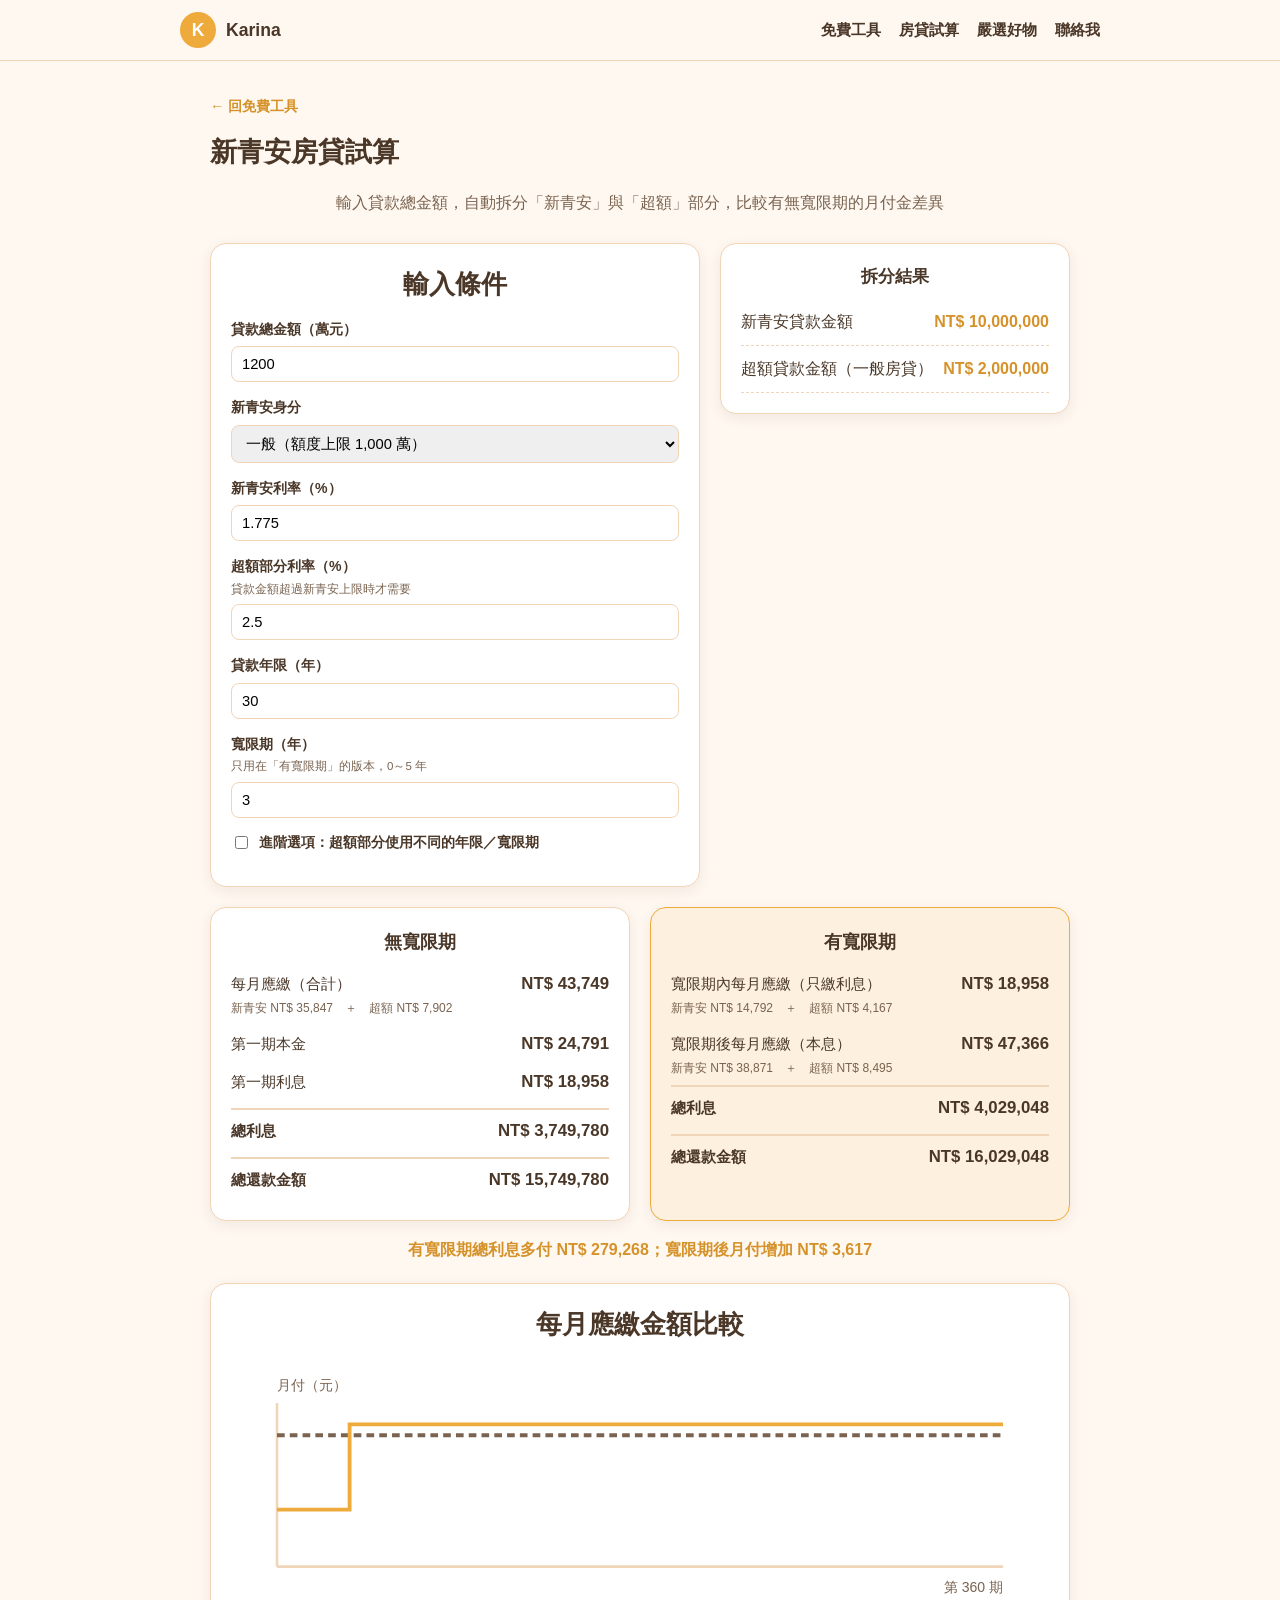
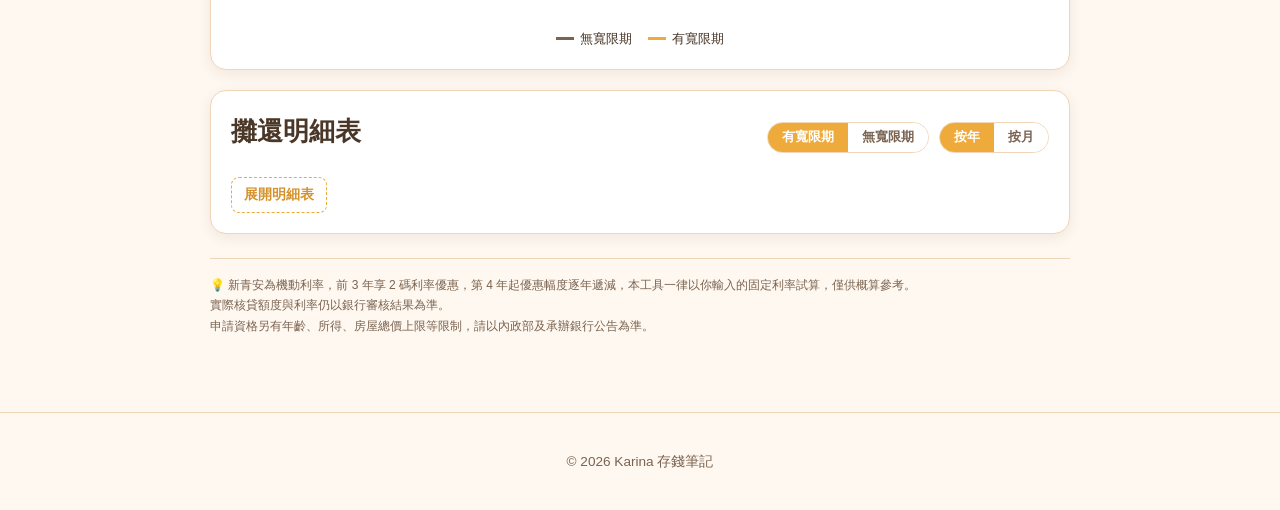
==== loan-calculator.html @ f67663e5 "Add new-青安房貸試算 loan calculator page Splits a total loan amount into 新青安 and excess portions, compare" ====
<!DOCTYPE html>
<html lang="zh-Hant">
<head>
<meta charset="UTF-8">
<meta name="viewport" content="width=device-width, initial-scale=1.0">
<title>新青安房貸試算｜Karina 存錢筆記</title>
<meta name="description" content="新青安房貸試算工具 — 自動拆分新青安額度與超額部分，比較有無寬限期的每月還款金額">
<link rel="stylesheet" href="styles.css">
</head>
<body>

<header class="site-header">
  <div class="header-inner">
    <a href="index.html" class="brand">
      <span class="avatar">K</span>
      <span class="brand-name">Karina</span>
    </a>
    <nav class="nav">
      <a href="index.html#tools">免費工具</a>
      <a href="loan-calculator.html">房貸試算</a>
      <a href="index.html#shop">嚴選好物</a>
      <a href="index.html#connect">聯絡我</a>
    </nav>
  </div>
</header>

<main class="calc-page">

  <a href="index.html#tools" class="back-link">← 回免費工具</a>
  <h1>新青安房貸試算</h1>
  <p class="section-sub">輸入貸款總金額，自動拆分「新青安」與「超額」部分，比較有無寬限期的月付金差異</p>

  <div class="calc-layout">

    <section class="calc-card calc-form-card">
      <h2>輸入條件</h2>

      <label class="field">
        <span>貸款總金額（萬元）</span>
        <input type="number" id="total-wan" min="1" step="1" value="1200">
      </label>

      <label class="field">
        <span>新青安身分</span>
        <select id="identity">
          <option value="general">一般（額度上限 1,000 萬）</option>
          <option value="newlywed">新婚家庭（額度上限 1,200 萬）</option>
          <option value="childcare">育兒家庭（額度上限 1,500 萬）</option>
        </select>
      </label>

      <label class="field">
        <span>新青安利率（%）</span>
        <input type="number" id="qingan-rate" min="0" max="20" step="0.001" value="1.775">
      </label>

      <label class="field" id="excess-rate-field">
        <span>超額部分利率（%）<span class="hint">貸款金額超過新青安上限時才需要</span></span>
        <input type="number" id="excess-rate" min="0" max="20" step="0.001" value="2.5">
      </label>

      <label class="field">
        <span>貸款年限（年）</span>
        <input type="number" id="term-years" min="1" max="40" step="1" value="30">
      </label>

      <label class="field">
        <span>寬限期（年）<span class="hint">只用在「有寬限期」的版本，0～5 年</span></span>
        <input type="number" id="grace-years" min="0" max="5" step="1" value="3">
      </label>

      <label class="field-checkbox">
        <input type="checkbox" id="advanced-toggle">
        <span>進階選項：超額部分使用不同的年限／寬限期</span>
      </label>

      <div id="advanced-fields" class="advanced-fields" hidden>
        <label class="field">
          <span>超額部分年限（年）</span>
          <input type="number" id="excess-term-years" min="1" max="40" step="1" value="30">
        </label>
        <label class="field">
          <span>超額部分寬限期（年）</span>
          <input type="number" id="excess-grace-years" min="0" max="5" step="1" value="3">
        </label>
      </div>

      <p id="calc-error" class="calc-error" hidden></p>
    </section>

    <section class="calc-card calc-summary-card">
      <h2>拆分結果</h2>
      <div class="summary-row">
        <span>新青安貸款金額</span>
        <strong id="summary-qingan">NT$ 0</strong>
      </div>
      <div class="summary-row" id="summary-excess-row" hidden>
        <span>超額貸款金額（一般房貸）</span>
        <strong id="summary-excess">NT$ 0</strong>
      </div>
    </section>

  </div>

  <div class="compare-grid">
    <section class="calc-card compare-card">
      <h2>無寬限期</h2>
      <div class="compare-line">
        <span>每月應繳（合計）</span>
        <strong id="ng-monthly-total">NT$ 0</strong>
      </div>
      <p class="compare-breakdown" id="ng-monthly-break">新青安 NT$ 0　＋　超額 NT$ 0</p>
      <div class="compare-line">
        <span>第一期本金</span>
        <strong id="ng-first-principal">NT$ 0</strong>
      </div>
      <div class="compare-line">
        <span>第一期利息</span>
        <strong id="ng-first-interest">NT$ 0</strong>
      </div>
      <div class="compare-line total">
        <span>總利息</span>
        <strong id="ng-total-interest">NT$ 0</strong>
      </div>
      <div class="compare-line total">
        <span>總還款金額</span>
        <strong id="ng-total-payment">NT$ 0</strong>
      </div>
    </section>

    <section class="calc-card compare-card highlight">
      <h2>有寬限期</h2>
      <div class="compare-line">
        <span>寬限期內每月應繳（只繳利息）</span>
        <strong id="g-during-monthly">NT$ 0</strong>
      </div>
      <p class="compare-breakdown" id="g-during-break">新青安 NT$ 0　＋　超額 NT$ 0</p>
      <div class="compare-line">
        <span>寬限期後每月應繳（本息）</span>
        <strong id="g-after-monthly">NT$ 0</strong>
      </div>
      <p class="compare-breakdown" id="g-after-break">新青安 NT$ 0　＋　超額 NT$ 0</p>
      <div class="compare-line total">
        <span>總利息</span>
        <strong id="g-total-interest">NT$ 0</strong>
      </div>
      <div class="compare-line total">
        <span>總還款金額</span>
        <strong id="g-total-payment">NT$ 0</strong>
      </div>
    </section>
  </div>

  <p class="diff-note" id="diff-note"></p>

  <section class="calc-card chart-card">
    <h2>每月應繳金額比較</h2>
    <div id="payment-chart" class="chart-wrap"></div>
  </section>

  <section class="calc-card schedule-card">
    <div class="schedule-header">
      <h2>攤還明細表</h2>
      <div class="toggle-group">
        <div class="toggle-set" data-toggle="scenario">
          <button type="button" class="toggle-btn active" data-value="grace">有寬限期</button>
          <button type="button" class="toggle-btn" data-value="noGrace">無寬限期</button>
        </div>
        <div class="toggle-set" data-toggle="granularity">
          <button type="button" class="toggle-btn active" data-value="year">按年</button>
          <button type="button" class="toggle-btn" data-value="month">按月</button>
        </div>
      </div>
    </div>
    <button type="button" id="schedule-expand" class="add-row">展開明細表</button>
    <div id="schedule-table-wrap" class="schedule-table-wrap" hidden>
      <table class="schedule-table">
        <thead>
          <tr><th id="schedule-period-label">年度</th><th>本金</th><th>利息</th><th>剩餘本金</th></tr>
        </thead>
        <tbody id="schedule-body"></tbody>
      </table>
    </div>
  </section>

  <p class="disclaimer">
    💡 新青安為機動利率，前 3 年享 2 碼利率優惠，第 4 年起優惠幅度逐年遞減，本工具一律以你輸入的固定利率試算，僅供概算參考。<br>
    實際核貸額度與利率仍以銀行審核結果為準。<br>
    申請資格另有年齡、所得、房屋總價上限等限制，請以內政部及承辦銀行公告為準。
  </p>

</main>

<footer class="site-footer">
  <p>© <span id="year"></span> Karina 存錢筆記</p>
</footer>

<script src="calc.js"></script>
<script src="loan-calculator.js"></script>
</body>
</html>
---- styles.css ----
:root {
  --cream: #fff8f0;
  --peach: #fbe3c7;
  --peach-light: #fdf0de;
  --pink: #f6c3cd;
  --mustard: #eeab3c;
  --mustard-dark: #d6922a;
  --sage: #7aa98d;
  --warm-red: #e0765a;
  --brown: #4a3728;
  --brown-soft: #7a6350;
  --card-border: #f0d5b8;
  --radius: 16px;
  --shadow: 0 4px 14px rgba(74, 55, 40, 0.08);
}

* { box-sizing: border-box; }

body {
  margin: 0;
  background: var(--cream);
  color: var(--brown);
  font-family: "PingFang TC", "Microsoft JhengHei", "Heiti TC", "Noto Sans TC", sans-serif;
  line-height: 1.6;
}

a { color: inherit; text-decoration: none; }

h1, h2, h3, h4 { margin: 0 0 0.5em; }

img { max-width: 100%; display: block; }

/* Header */
.site-header {
  position: sticky;
  top: 0;
  z-index: 10;
  background: rgba(255, 248, 240, 0.92);
  backdrop-filter: blur(6px);
  border-bottom: 1px solid var(--card-border);
}

.header-inner {
  max-width: 960px;
  margin: 0 auto;
  padding: 12px 20px;
  display: flex;
  align-items: center;
  justify-content: space-between;
}

.brand {
  display: flex;
  align-items: center;
  gap: 10px;
  font-weight: 700;
  font-size: 1.1rem;
}

.avatar {
  display: inline-flex;
  align-items: center;
  justify-content: center;
  width: 36px;
  height: 36px;
  border-radius: 50%;
  background: var(--mustard);
  color: #fff;
  font-weight: 700;
}

.avatar-lg {
  width: 96px;
  height: 96px;
  font-size: 2.2rem;
  margin: 0 auto 16px;
  box-shadow: var(--shadow);
}

.nav {
  display: flex;
  gap: 18px;
  font-weight: 600;
  font-size: 0.95rem;
}

.nav a:hover { color: var(--mustard-dark); }

/* Hero */
.hero {
  text-align: center;
  padding: 56px 20px 40px;
  background: linear-gradient(180deg, var(--peach-light), var(--cream));
}

.hero h1 {
  font-size: 2rem;
  margin-bottom: 6px;
}

.tagline {
  color: var(--brown-soft);
  margin-bottom: 24px;
}

.hero-ctas {
  display: flex;
  gap: 12px;
  justify-content: center;
  flex-wrap: wrap;
}

.btn {
  display: inline-block;
  padding: 12px 22px;
  border-radius: 999px;
  font-weight: 700;
  font-size: 0.95rem;
  transition: transform 0.15s ease, box-shadow 0.15s ease;
}

.btn:hover { transform: translateY(-2px); }

.btn-primary {
  background: var(--mustard);
  color: #fff;
  box-shadow: var(--shadow);
}

.btn-outline {
  background: #fff;
  color: var(--brown);
  border: 2px solid var(--mustard);
}

/* About */
.about {
  max-width: 960px;
  margin: 0 auto;
  padding: 40px 20px;
  text-align: center;
}

.about-grid {
  display: grid;
  grid-template-columns: repeat(3, 1fr);
  gap: 16px;
  margin-bottom: 20px;
}

.about-card {
  background: #fff;
  border: 1px solid var(--card-border);
  border-radius: var(--radius);
  padding: 20px 14px;
  box-shadow: var(--shadow);
}

.about-icon { font-size: 1.8rem; display: block; margin-bottom: 8px; }

.about-cta {
  font-weight: 700;
  color: var(--mustard-dark);
}

/* Section shared */
section h2 {
  text-align: center;
  font-size: 1.6rem;
}

.section-sub {
  text-align: center;
  color: var(--brown-soft);
  margin-bottom: 28px;
}

/* Tools / worksheet */
.tools {
  max-width: 960px;
  margin: 0 auto;
  padding: 48px 20px;
}

.worksheet {
  display: grid;
  grid-template-columns: 1fr;
  gap: 20px;
}

@media (min-width: 760px) {
  .worksheet { grid-template-columns: 1fr 1fr; }
}

.worksheet-card {
  border-radius: var(--radius);
  padding: 20px;
  box-shadow: var(--shadow);
  border: 1px solid var(--card-border);
}

.assets-card { background: var(--peach-light); }
.liabilities-card { background: #fdeef0; }

.worksheet-card h3 {
  font-size: 1.15rem;
  display: flex;
  flex-direction: column;
  gap: 2px;
}

.worksheet-card h3 .hint {
  font-size: 0.75rem;
  font-weight: 400;
  color: var(--brown-soft);
}

.field-group { margin: 18px 0; }

.field-group h4 {
  font-size: 0.95rem;
  display: flex;
  align-items: baseline;
  gap: 6px;
  flex-wrap: wrap;
}

.field-group h4 .hint {
  font-size: 0.72rem;
  font-weight: 400;
  color: var(--brown-soft);
}

.rows { display: flex; flex-direction: column; gap: 8px; margin: 10px 0; }

.row {
  display: grid;
  grid-template-columns: 1fr 1fr auto;
  gap: 8px;
}

.rows-invest .row { grid-template-columns: 1fr 1fr 1fr auto; }

.row input {
  width: 100%;
  padding: 8px 10px;
  border-radius: 8px;
  border: 1px solid var(--card-border);
  font-size: 0.9rem;
  font-family: inherit;
}

.row .remove-row {
  border: none;
  background: transparent;
  color: var(--warm-red);
  font-size: 1.1rem;
  cursor: pointer;
  padding: 0 6px;
}

.row .gain {
  grid-column: 1 / -1;
  font-size: 0.78rem;
  color: var(--brown-soft);
}

.add-row {
  border: 1px dashed var(--mustard);
  background: #fff;
  color: var(--mustard-dark);
  border-radius: 8px;
  padding: 8px 12px;
  font-size: 0.85rem;
  font-weight: 700;
  cursor: pointer;
}

.add-row:hover { background: var(--peach); }

.loan-row {
  display: flex;
  flex-wrap: wrap;
  gap: 12px;
}

.loan-row label {
  flex: 1 1 160px;
  font-size: 0.82rem;
  color: var(--brown-soft);
}

.loan-row input {
  display: block;
  margin-top: 4px;
  width: 100%;
  padding: 8px 10px;
  border-radius: 8px;
  border: 1px solid var(--card-border);
  font-size: 0.9rem;
  font-family: inherit;
}

.total-row {
  display: flex;
  justify-content: space-between;
  align-items: baseline;
  border-top: 2px solid var(--card-border);
  margin-top: 20px;
  padding-top: 14px;
  font-weight: 700;
}

.total-row strong { font-size: 1.2rem; }

.networth-result {
  text-align: center;
  background: #fff;
  border: 2px solid var(--mustard);
  border-radius: var(--radius);
  padding: 20px;
  margin-top: 24px;
  font-weight: 700;
}

.networth-result strong {
  display: block;
  font-size: 2rem;
  margin-top: 6px;
  color: var(--sage);
}

.networth-result strong.negative { color: var(--warm-red); }

.reminder {
  text-align: center;
  color: var(--brown-soft);
  font-size: 0.9rem;
  margin-top: 16px;
}

.tool-actions {
  text-align: center;
  margin-top: 20px;
}

.more-tool-card {
  display: flex;
  align-items: center;
  gap: 16px;
  flex-wrap: wrap;
  justify-content: space-between;
  background: #fff;
  border: 1px solid var(--card-border);
  border-radius: var(--radius);
  box-shadow: var(--shadow);
  padding: 18px 20px;
  margin-top: 20px;
}

.more-tool-card h3 { margin: 0 0 2px; font-size: 1rem; }
.more-tool-card .hint { margin: 0; font-size: 0.8rem; color: var(--brown-soft); }
.more-tool-card > div { flex: 1 1 240px; }

/* Shop */
.shop {
  max-width: 960px;
  margin: 0 auto;
  padding: 48px 20px;
}

.shop-grid {
  display: grid;
  grid-template-columns: repeat(auto-fit, minmax(180px, 1fr));
  gap: 16px;
}

.shop-card {
  background: #fff;
  border: 1px solid var(--card-border);
  border-radius: var(--radius);
  padding: 28px 16px;
  text-align: center;
  box-shadow: var(--shadow);
}

.shop-icon { font-size: 2rem; display: block; margin-bottom: 10px; }

.badge {
  display: inline-block;
  margin-top: 10px;
  background: var(--peach);
  color: var(--mustard-dark);
  border-radius: 999px;
  padding: 4px 12px;
  font-size: 0.78rem;
  font-weight: 700;
}

/* Connect */
.connect {
  max-width: 960px;
  margin: 0 auto;
  padding: 48px 20px 64px;
  text-align: center;
}

.connect-links {
  display: flex;
  gap: 14px;
  justify-content: center;
  flex-wrap: wrap;
}

.connect-btn {
  padding: 14px 26px;
  border-radius: 999px;
  font-weight: 700;
  box-shadow: var(--shadow);
}

.connect-btn.ig { background: linear-gradient(135deg, #f6c3cd, var(--mustard)); color: #fff; }
.connect-btn.line { background: #06c755; color: #fff; }

/* Footer */
.site-footer {
  text-align: center;
  padding: 24px;
  color: var(--brown-soft);
  font-size: 0.85rem;
  border-top: 1px solid var(--card-border);
}

@media (max-width: 600px) {
  .about-grid { grid-template-columns: 1fr; }
  .row { grid-template-columns: 1fr 1fr; }
  .row .remove-row { justify-self: end; }
  .rows-invest .row { grid-template-columns: 1fr 1fr; }
}

/* Loan calculator page */
.calc-page {
  max-width: 900px;
  margin: 0 auto;
  padding: 32px 20px 64px;
}

.back-link {
  display: inline-block;
  margin-bottom: 12px;
  color: var(--mustard-dark);
  font-weight: 700;
  font-size: 0.9rem;
}

.calc-page h1 {
  font-size: 1.7rem;
  margin-bottom: 4px;
}

.calc-card {
  background: #fff;
  border: 1px solid var(--card-border);
  border-radius: var(--radius);
  padding: 20px;
  box-shadow: var(--shadow);
  margin-bottom: 20px;
}

.calc-layout {
  display: grid;
  grid-template-columns: 1fr;
  gap: 20px;
  margin-top: 24px;
}

@media (min-width: 760px) {
  .calc-layout { grid-template-columns: 1.4fr 1fr; align-items: start; }
}

.field {
  display: block;
  margin-bottom: 14px;
  font-size: 0.88rem;
  font-weight: 600;
}

.field .hint {
  display: block;
  font-size: 0.72rem;
  font-weight: 400;
  color: var(--brown-soft);
  margin-top: 2px;
}

.field input, .field select {
  display: block;
  width: 100%;
  margin-top: 6px;
  padding: 9px 10px;
  border-radius: 8px;
  border: 1px solid var(--card-border);
  font-size: 0.92rem;
  font-family: inherit;
}

.field-checkbox {
  display: flex;
  align-items: center;
  gap: 8px;
  font-size: 0.85rem;
  font-weight: 600;
  margin-bottom: 12px;
}

.advanced-fields {
  border-top: 1px dashed var(--card-border);
  padding-top: 12px;
  margin-top: 4px;
}

.calc-error {
  background: #fdeef0;
  color: var(--warm-red);
  border: 1px solid var(--warm-red);
  border-radius: 8px;
  padding: 10px 12px;
  font-size: 0.85rem;
  font-weight: 700;
}

.calc-summary-card h2 { font-size: 1.05rem; }

.summary-row {
  display: flex;
  justify-content: space-between;
  padding: 10px 0;
  border-bottom: 1px dashed var(--card-border);
}

.summary-row strong { color: var(--mustard-dark); }

.compare-grid {
  display: grid;
  grid-template-columns: 1fr;
  gap: 20px;
}

@media (min-width: 760px) {
  .compare-grid { grid-template-columns: 1fr 1fr; }
}

.compare-card h2 { font-size: 1.1rem; }

.compare-card.highlight {
  border-color: var(--mustard);
  background: var(--peach-light);
}

.compare-line {
  display: flex;
  justify-content: space-between;
  align-items: baseline;
  padding: 6px 0;
  font-size: 0.92rem;
}

.compare-line strong { font-size: 1.05rem; }

.compare-line.total {
  border-top: 2px solid var(--card-border);
  margin-top: 6px;
  padding-top: 8px;
  font-weight: 700;
}

.compare-breakdown {
  font-size: 0.75rem;
  color: var(--brown-soft);
  margin: -4px 0 6px;
}

.diff-note {
  text-align: center;
  font-weight: 700;
  color: var(--mustard-dark);
  margin: -4px 0 20px;
}

.chart-wrap { margin-top: 10px; }

.chart-svg {
  width: 100%;
  height: auto;
}

.chart-axis { stroke: var(--card-border); stroke-width: 2; }

.chart-line { fill: none; stroke-width: 3; }
.chart-line.ng { stroke: var(--brown-soft); stroke-dasharray: 6 4; }
.chart-line.g { stroke: var(--mustard); }

.chart-label { font-size: 11px; fill: var(--brown-soft); }

.chart-legend {
  display: flex;
  gap: 16px;
  justify-content: center;
  margin-top: 8px;
  font-size: 0.8rem;
}

.legend-item { display: flex; align-items: center; gap: 6px; }

.legend-swatch {
  display: inline-block;
  width: 18px;
  height: 3px;
}

.legend-swatch.ng { background: var(--brown-soft); }
.legend-swatch.g { background: var(--mustard); }

.schedule-header {
  display: flex;
  flex-wrap: wrap;
  align-items: center;
  justify-content: space-between;
  gap: 12px;
  margin-bottom: 12px;
}

.toggle-group { display: flex; gap: 10px; flex-wrap: wrap; }

.toggle-set {
  display: flex;
  border: 1px solid var(--card-border);
  border-radius: 999px;
  overflow: hidden;
}

.toggle-btn {
  border: none;
  background: #fff;
  color: var(--brown-soft);
  padding: 6px 14px;
  font-size: 0.8rem;
  font-weight: 700;
  cursor: pointer;
}

.toggle-btn.active { background: var(--mustard); color: #fff; }

.schedule-table-wrap {
  margin-top: 14px;
  max-height: 360px;
  overflow: auto;
  border: 1px solid var(--card-border);
  border-radius: 10px;
}

.schedule-table {
  width: 100%;
  border-collapse: collapse;
  font-size: 0.85rem;
}

.schedule-table th, .schedule-table td {
  padding: 8px 12px;
  text-align: right;
  border-bottom: 1px solid var(--card-border);
}

.schedule-table th:first-child, .schedule-table td:first-child { text-align: left; }

.schedule-table thead th {
  background: var(--peach-light);
  position: sticky;
  top: 0;
}

.disclaimer {
  font-size: 0.75rem;
  color: var(--brown-soft);
  border-top: 1px solid var(--card-border);
  padding-top: 16px;
  margin-top: 24px;
  line-height: 1.7;
}
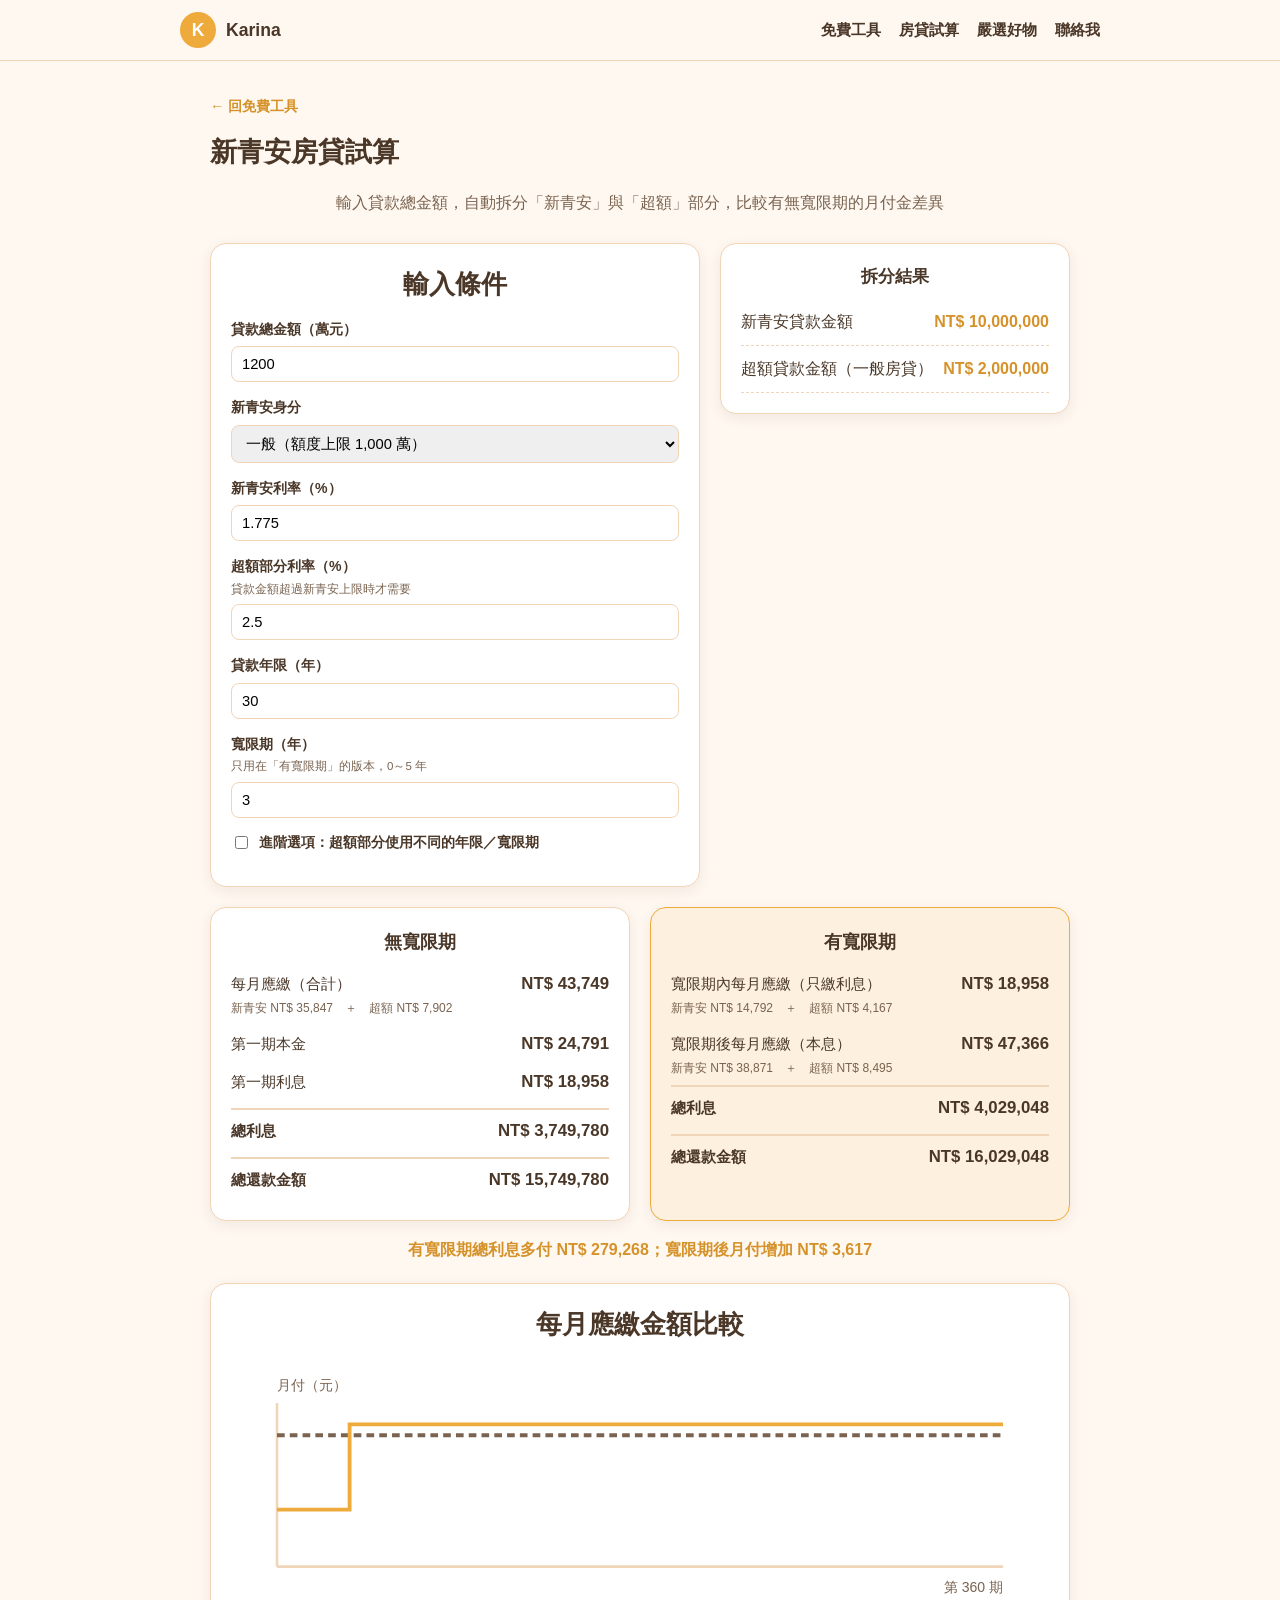
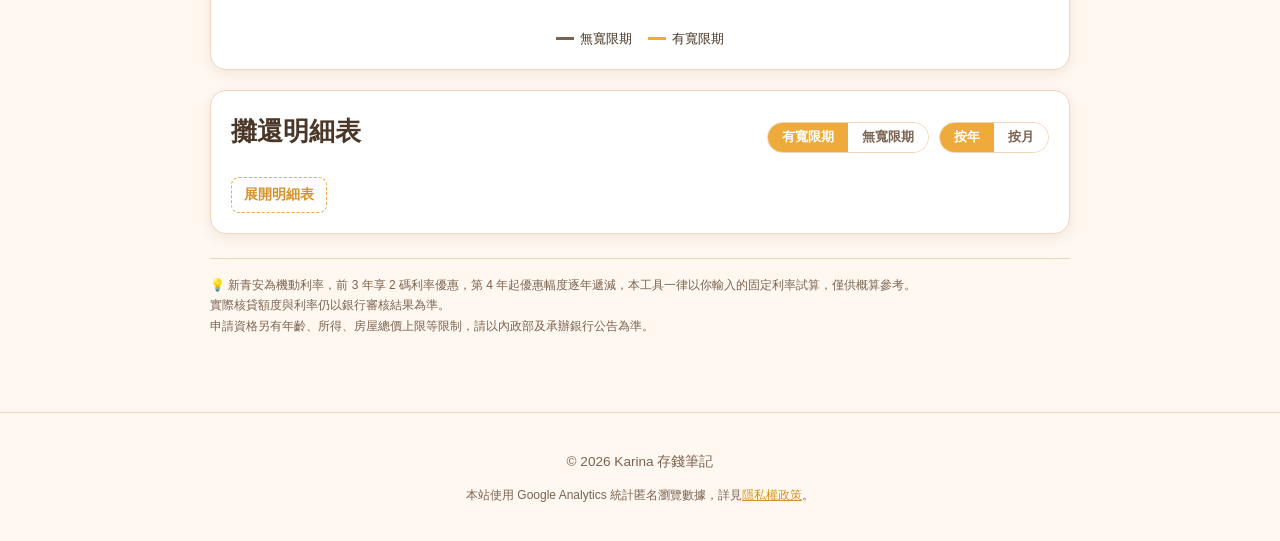
==== commit 3d78cb0b: "Add GA4 analytics module with calculator_used / detail_expand events Tracking snippet and event help" ====
--- a/loan-calculator.html
+++ b/loan-calculator.html
@@ -5,7 +5,8 @@
 <meta name="viewport" content="width=device-width, initial-scale=1.0">
 <title>新青安房貸試算｜Karina 存錢筆記</title>
 <meta name="description" content="新青安房貸試算工具 — 自動拆分新青安額度與超額部分，比較有無寬限期的每月還款金額">
-<link rel="stylesheet" href="styles.css">
+<link rel="stylesheet" href="styles.css?v=2">
+<script src="analytics.js"></script>
 </head>
 <body>
 
@@ -193,6 +194,7 @@
 
 <footer class="site-footer">
   <p>© <span id="year"></span> Karina 存錢筆記</p>
+  <p class="analytics-note">本站使用 Google Analytics 統計匿名瀏覽數據，詳見<a href="privacy.html">隱私權政策</a>。</p>
 </footer>
 
 <script src="calc.js"></script>
--- a/styles.css
+++ b/styles.css
@@ -431,6 +431,16 @@
   border-top: 1px solid var(--card-border);
 }
 
+.analytics-note {
+  font-size: 0.75rem;
+  margin-top: 4px;
+}
+
+.analytics-note a {
+  color: var(--mustard-dark);
+  text-decoration: underline;
+}
+
 @media (max-width: 600px) {
   .about-grid { grid-template-columns: 1fr; }
   .row { grid-template-columns: 1fr 1fr; }
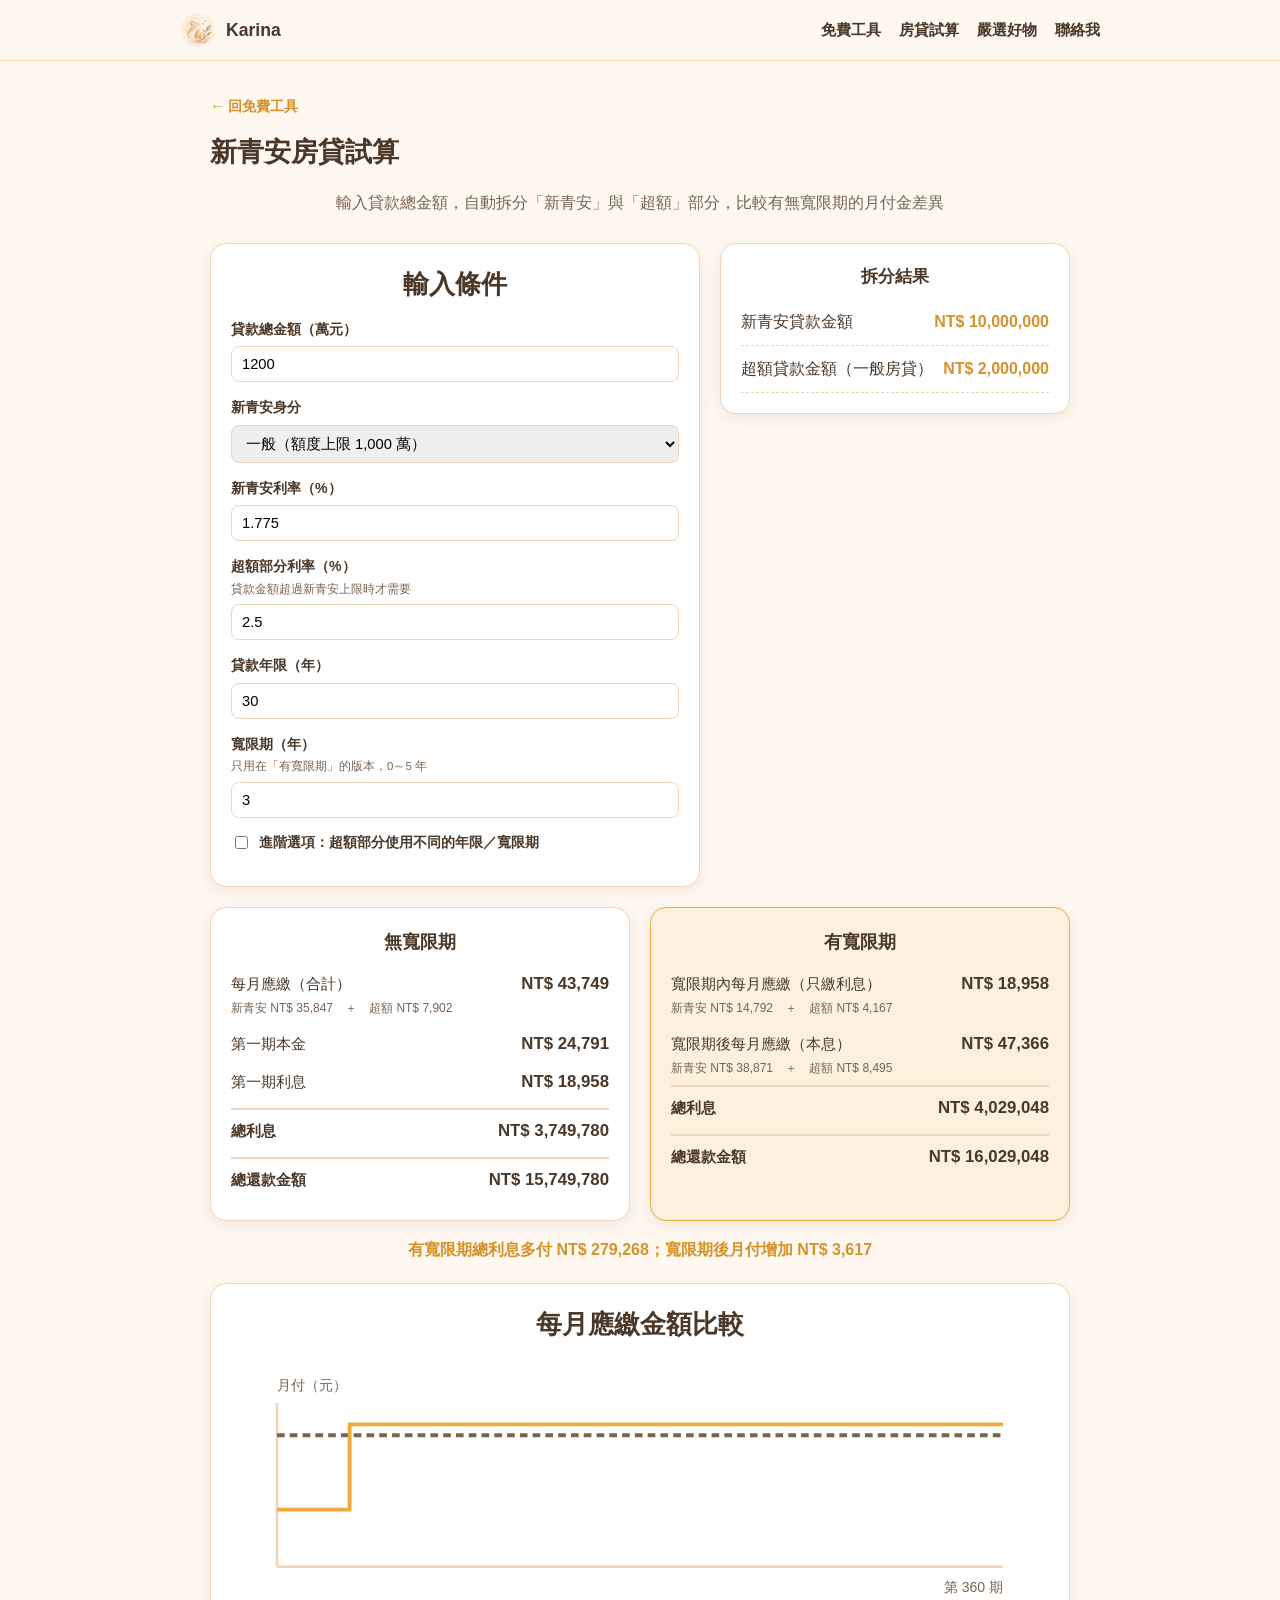
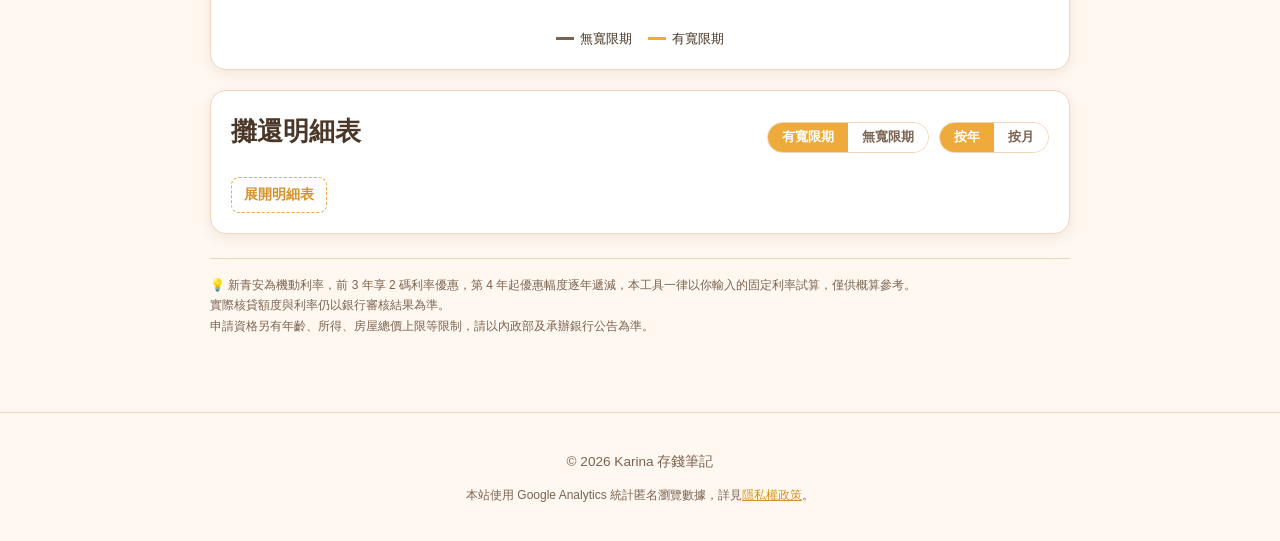
==== commit e2820067: "Replace K letter placeholder avatar with bear illustration Co-Authored-By: Claude Sonnet 5 <noreply@" ====
--- a/loan-calculator.html
+++ b/loan-calculator.html
@@ -5,6 +5,7 @@
 <meta name="viewport" content="width=device-width, initial-scale=1.0">
 <title>新青安房貸試算｜Karina 存錢筆記</title>
 <meta name="description" content="新青安房貸試算工具 — 自動拆分新青安額度與超額部分，比較有無寬限期的每月還款金額">
+<link rel="icon" type="image/png" href="assets/favicon.png">
 <link rel="stylesheet" href="styles.css?v=2">
 <script src="analytics.js"></script>
 </head>
@@ -13,7 +14,7 @@
 <header class="site-header">
   <div class="header-inner">
     <a href="index.html" class="brand">
-      <span class="avatar">K</span>
+      <img class="avatar" src="assets/avatar.png" alt="Karina">
       <span class="brand-name">Karina</span>
     </a>
     <nav class="nav">
--- a/styles.css
+++ b/styles.css
@@ -58,21 +58,18 @@
 }
 
 .avatar {
-  display: inline-flex;
-  align-items: center;
-  justify-content: center;
+  display: inline-block;
   width: 36px;
   height: 36px;
   border-radius: 50%;
   background: var(--mustard);
-  color: #fff;
-  font-weight: 700;
+  object-fit: cover;
 }
 
 .avatar-lg {
+  display: block;
   width: 96px;
   height: 96px;
-  font-size: 2.2rem;
   margin: 0 auto 16px;
   box-shadow: var(--shadow);
 }
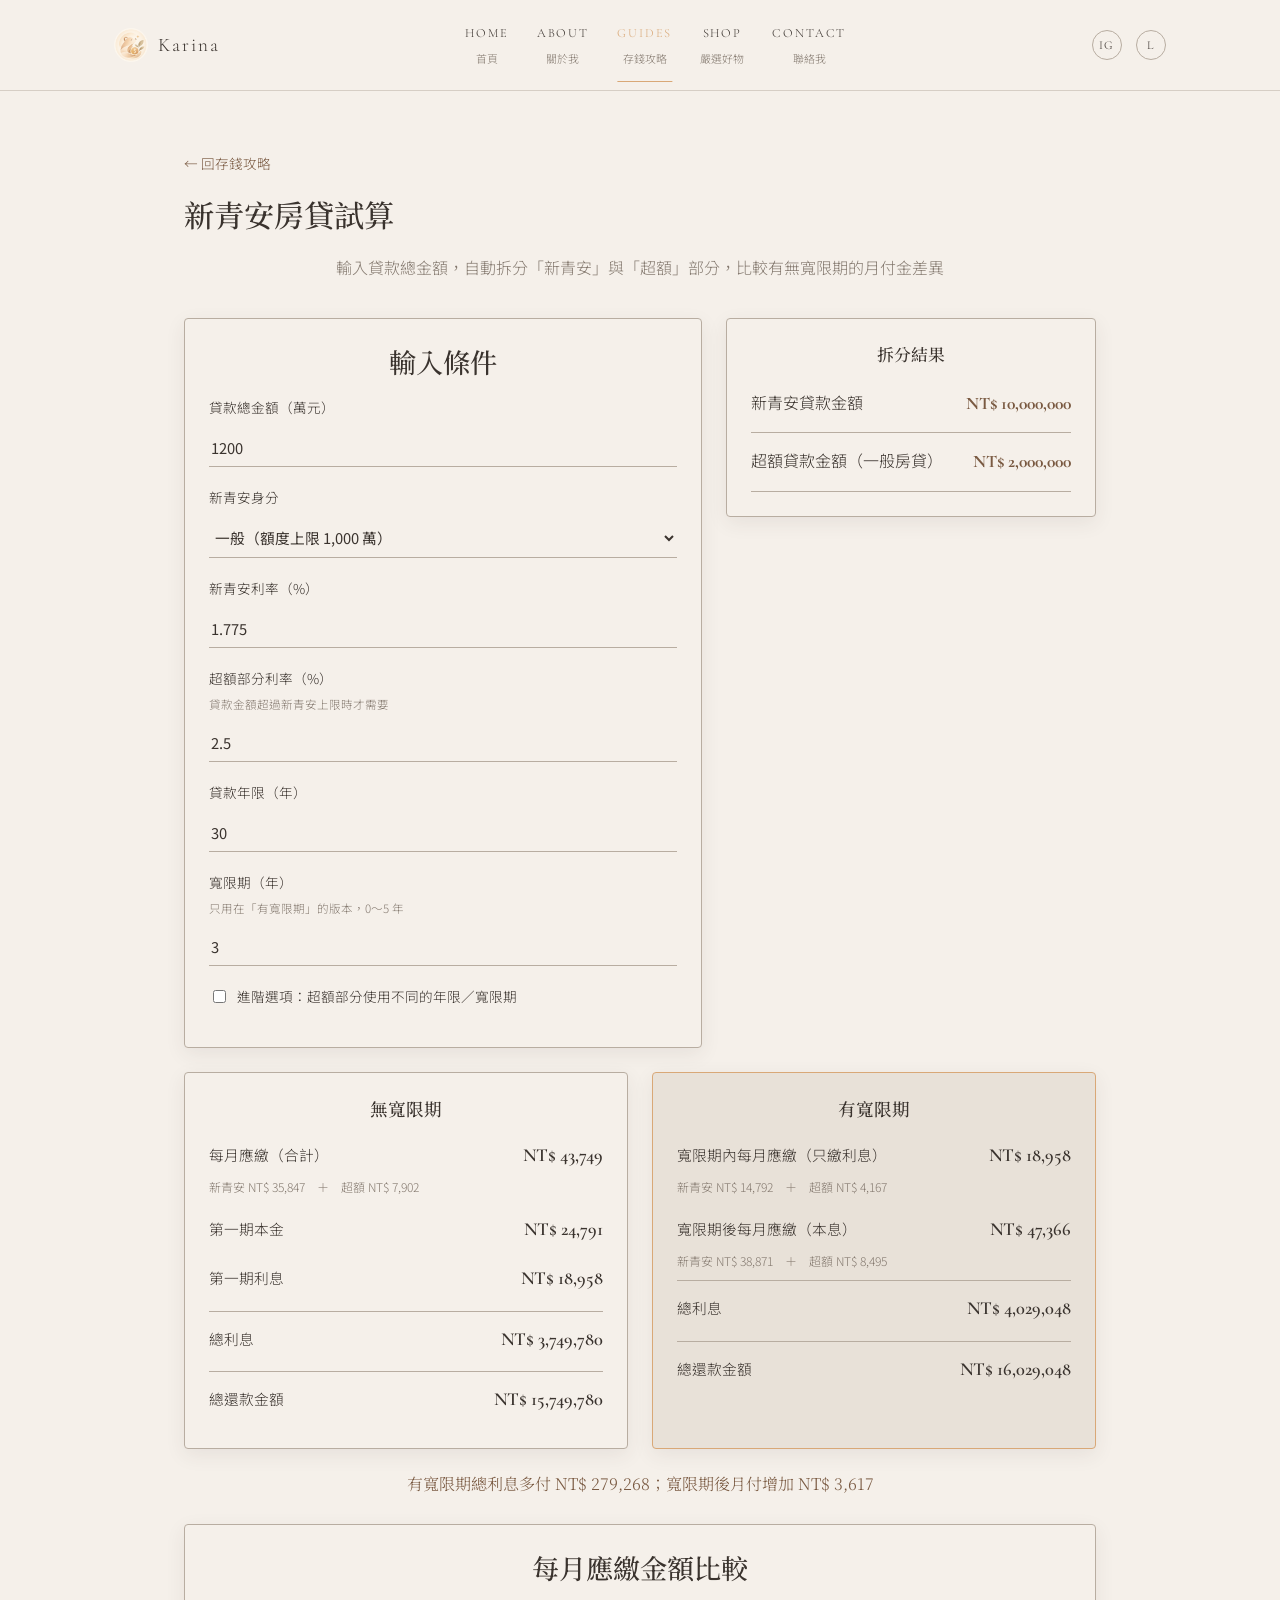
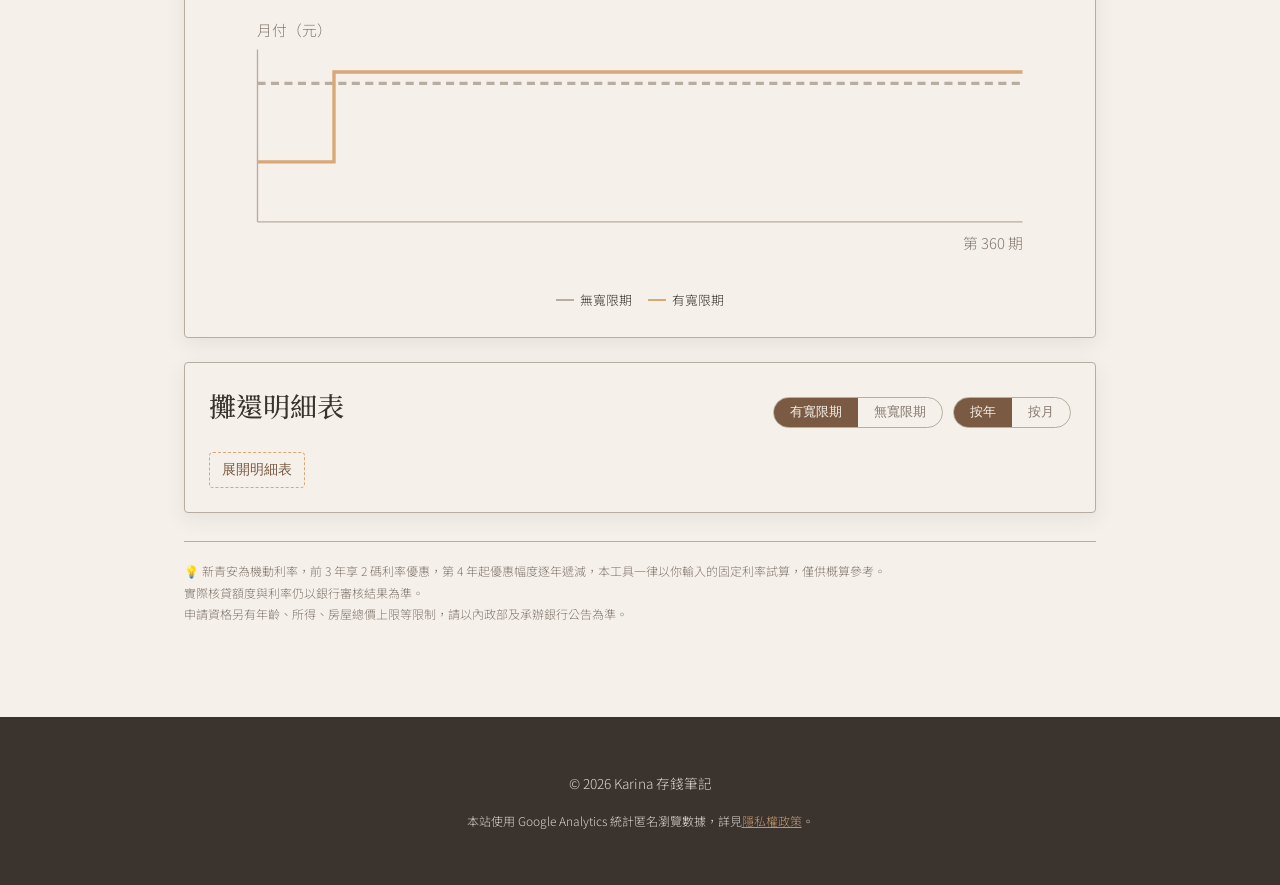
==== commit 0c2ff72c: "Full visual redesign: Japanese minimalist x warm interior tones Replaces the milk-tea/illustrated lo" ====
--- a/loan-calculator.html
+++ b/loan-calculator.html
@@ -6,29 +6,53 @@
 <title>新青安房貸試算｜Karina 存錢筆記</title>
 <meta name="description" content="新青安房貸試算工具 — 自動拆分新青安額度與超額部分，比較有無寬限期的每月還款金額">
 <link rel="icon" type="image/png" href="assets/favicon.png">
-<link rel="stylesheet" href="styles.css?v=2">
+<link rel="preconnect" href="https://fonts.googleapis.com">
+<link rel="preconnect" href="https://fonts.gstatic.com" crossorigin>
+<link href="https://fonts.googleapis.com/css2?family=Cormorant+Garamond:ital,wght@0,400;0,600;1,400&family=Noto+Serif+TC:wght@500;700&family=Noto+Sans+TC:wght@300;400;500&display=swap" rel="stylesheet">
+<link rel="stylesheet" href="styles.css?v=3">
 <script src="analytics.js"></script>
 </head>
 <body>
 
-<header class="site-header">
+<header class="site-header" id="site-header">
   <div class="header-inner">
     <a href="index.html" class="brand">
       <img class="avatar" src="assets/avatar.png" alt="Karina">
       <span class="brand-name">Karina</span>
     </a>
-    <nav class="nav">
-      <a href="index.html#tools">免費工具</a>
-      <a href="loan-calculator.html">房貸試算</a>
-      <a href="index.html#shop">嚴選好物</a>
-      <a href="index.html#connect">聯絡我</a>
+
+    <button type="button" class="nav-toggle" id="nav-toggle" aria-label="開啟選單" aria-expanded="false">
+      <span></span><span></span><span></span>
+    </button>
+
+    <nav class="nav" id="site-nav">
+      <a href="index.html#home" class="nav-item"><span class="nav-en">HOME</span><span class="nav-zh">首頁</span></a>
+      <a href="index.html#about" class="nav-item"><span class="nav-en">ABOUT</span><span class="nav-zh">關於我</span></a>
+
+      <div class="nav-item nav-dropdown active">
+        <button type="button" class="nav-dropdown-toggle">
+          <span class="nav-en">GUIDES</span><span class="nav-zh">存錢攻略</span>
+        </button>
+        <div class="nav-dropdown-menu">
+          <a href="guides.html">存錢攻略總覽</a>
+          <a href="loan-calculator.html" class="active">房貸試算</a>
+        </div>
+      </div>
+
+      <a href="index.html#shop" class="nav-item"><span class="nav-en">SHOP</span><span class="nav-zh">嚴選好物</span></a>
+      <a href="index.html#connect" class="nav-item"><span class="nav-en">CONTACT</span><span class="nav-zh">聯絡我</span></a>
     </nav>
+
+    <div class="header-social">
+      <a href="https://www.instagram.com/karina._.shine" target="_blank" rel="noopener" aria-label="Instagram">IG</a>
+      <a href="https://line.me/ti/p/~yui501023" target="_blank" rel="noopener" aria-label="LINE">L</a>
+    </div>
   </div>
 </header>
 
 <main class="calc-page">
 
-  <a href="index.html#tools" class="back-link">← 回免費工具</a>
+  <a href="guides.html" class="back-link">← 回存錢攻略</a>
   <h1>新青安房貸試算</h1>
   <p class="section-sub">輸入貸款總金額，自動拆分「新青安」與「超額」部分，比較有無寬限期的月付金差異</p>
 
@@ -198,6 +222,7 @@
   <p class="analytics-note">本站使用 Google Analytics 統計匿名瀏覽數據，詳見<a href="privacy.html">隱私權政策</a>。</p>
 </footer>
 
+<script src="header.js"></script>
 <script src="calc.js"></script>
 <script src="loan-calculator.js"></script>
 </body>
--- a/styles.css
+++ b/styles.css
@@ -1,188 +1,621 @@
 :root {
-  --cream: #fff8f0;
-  --peach: #fbe3c7;
-  --peach-light: #fdf0de;
-  --pink: #f6c3cd;
-  --mustard: #eeab3c;
-  --mustard-dark: #d6922a;
-  --sage: #7aa98d;
-  --warm-red: #e0765a;
-  --brown: #4a3728;
-  --brown-soft: #7a6350;
-  --card-border: #f0d5b8;
+  --linen: #f5f0ea;
+  --greige-light: #e8e1d8;
+  --greige: #b8ada1;
+  --walnut: #7a5a42;
+  --glow: #d9a877;
+  --bronze: #8c6b52;
+  --charcoal: #3a332e;
+  --taupe: #857a70;
+  --warn: #a8624b;
+
   --radius: 16px;
-  --shadow: 0 4px 14px rgba(74, 55, 40, 0.08);
+  --shadow: 0 6px 20px rgba(58, 51, 46, 0.08);
+  --ease: cubic-bezier(0.22, 1, 0.36, 1);
+
+  --font-en: "Cormorant Garamond", serif;
+  --font-serif-tc: "Noto Serif TC", "PingFang TC", serif;
+  --font-sans-tc: "Noto Sans TC", "PingFang TC", "Microsoft JhengHei", sans-serif;
 }
 
 * { box-sizing: border-box; }
 
 body {
   margin: 0;
-  background: var(--cream);
-  color: var(--brown);
-  font-family: "PingFang TC", "Microsoft JhengHei", "Heiti TC", "Noto Sans TC", sans-serif;
-  line-height: 1.6;
-}
+  min-height: 100vh;
+  background: var(--linen);
+  color: var(--charcoal);
+  font-family: var(--font-sans-tc);
+  font-weight: 300;
+  line-height: 1.9;
+}
+
+body.intro-active,
+body.nav-open { overflow: hidden; }
 
 a { color: inherit; text-decoration: none; }
 
-h1, h2, h3, h4 { margin: 0 0 0.5em; }
+h1, h2, h3, h4 {
+  margin: 0 0 0.5em;
+  font-family: var(--font-serif-tc);
+  font-weight: 500;
+  line-height: 1.4;
+}
+
+p { line-height: 1.9; }
 
 img { max-width: 100%; display: block; }
+
+.eyebrow {
+  display: block;
+  font-family: var(--font-en);
+  font-size: 0.85rem;
+  letter-spacing: 0.15em;
+  color: var(--glow);
+  margin-bottom: 6px;
+}
 
 /* Header */
 .site-header {
   position: sticky;
   top: 0;
-  z-index: 10;
-  background: rgba(255, 248, 240, 0.92);
-  backdrop-filter: blur(6px);
-  border-bottom: 1px solid var(--card-border);
+  z-index: 100;
+  background: var(--linen);
+  border-bottom: 1px solid rgba(184, 173, 161, 0.5);
+  transition: background 0.3s var(--ease), border-color 0.3s var(--ease);
+}
+
+.site-header.on-hero {
+  position: absolute;
+  width: 100%;
+  background: transparent;
+  border-bottom-color: transparent;
+}
+
+.site-header.on-hero .nav-item,
+.site-header.on-hero .brand-name,
+.site-header.on-hero .header-social a {
+  color: #fdfaf5;
+}
+
+.site-header.on-hero.is-scrolled {
+  position: sticky;
+  background: rgba(245, 240, 234, 0.96);
+  border-bottom-color: rgba(184, 173, 161, 0.5);
+}
+
+.site-header.on-hero.is-scrolled .nav-item,
+.site-header.on-hero.is-scrolled .brand-name,
+.site-header.on-hero.is-scrolled .header-social a {
+  color: var(--charcoal);
 }
 
 .header-inner {
-  max-width: 960px;
+  max-width: 1100px;
   margin: 0 auto;
-  padding: 12px 20px;
+  padding: 14px 24px;
   display: flex;
   align-items: center;
   justify-content: space-between;
+  gap: 16px;
 }
 
 .brand {
   display: flex;
   align-items: center;
   gap: 10px;
-  font-weight: 700;
-  font-size: 1.1rem;
+}
+
+.brand-name {
+  font-family: var(--font-en);
+  font-size: 1.2rem;
+  letter-spacing: 0.1em;
+  color: var(--charcoal);
+  transition: color 0.3s var(--ease);
 }
 
 .avatar {
   display: inline-block;
-  width: 36px;
-  height: 36px;
+  width: 34px;
+  height: 34px;
   border-radius: 50%;
-  background: var(--mustard);
+  background: var(--greige-light);
   object-fit: cover;
 }
 
-.avatar-lg {
+.nav {
+  display: flex;
+  align-items: center;
+  gap: 28px;
+}
+
+.nav-item {
+  position: relative;
+  display: flex;
+  flex-direction: column;
+  align-items: center;
+  gap: 2px;
+  background: none;
+  border: none;
+  cursor: pointer;
+  color: var(--charcoal);
+  font: inherit;
+  transition: color 0.3s var(--ease);
+  padding: 4px 0;
+}
+
+.nav-en {
+  font-family: var(--font-en);
+  font-size: 0.78rem;
+  letter-spacing: 0.15em;
+}
+
+.nav-zh {
+  font-family: var(--font-sans-tc);
+  font-size: 0.68rem;
+  color: var(--taupe);
+}
+
+.nav-item::after {
+  content: "";
+  position: absolute;
+  bottom: -6px;
+  left: 50%;
+  width: 0;
+  height: 1px;
+  background: var(--glow);
+  transform: translateX(-50%);
+  transition: width 0.3s var(--ease);
+}
+
+.nav-item:hover::after,
+.nav-item.active::after {
+  width: 100%;
+}
+
+.nav-item:hover,
+.nav-item.active { color: var(--glow); }
+
+.nav-dropdown { position: relative; }
+
+.nav-dropdown-toggle {
+  display: flex;
+  flex-direction: column;
+  align-items: center;
+  gap: 2px;
+  background: none;
+  border: none;
+  cursor: pointer;
+  color: inherit;
+  font: inherit;
+  padding: 4px 0;
+}
+
+.nav-dropdown-menu {
+  position: absolute;
+  top: 100%;
+  left: 50%;
+  transform: translateX(-50%) translateY(6px);
+  margin-top: 10px;
+  background: var(--linen);
+  border: 1px solid var(--greige);
+  border-radius: 10px;
+  box-shadow: var(--shadow);
+  padding: 8px 0;
+  min-width: 160px;
+  opacity: 0;
+  visibility: hidden;
+  transition: opacity 0.2s var(--ease), transform 0.2s var(--ease), visibility 0.2s;
+  z-index: 50;
+}
+
+.nav-dropdown-menu a {
   display: block;
-  width: 96px;
-  height: 96px;
-  margin: 0 auto 16px;
-  box-shadow: var(--shadow);
-}
-
-.nav {
-  display: flex;
-  gap: 18px;
-  font-weight: 600;
-  font-size: 0.95rem;
-}
-
-.nav a:hover { color: var(--mustard-dark); }
+  padding: 9px 18px;
+  font-size: 0.85rem;
+  color: var(--charcoal);
+  white-space: nowrap;
+}
+
+.nav-dropdown-menu a:hover { color: var(--glow); background: var(--greige-light); }
+
+@media (min-width: 900px) {
+  .nav-dropdown:hover .nav-dropdown-menu { opacity: 1; visibility: visible; transform: translateX(-50%) translateY(0); }
+}
+
+.nav-dropdown.is-open .nav-dropdown-menu {
+  opacity: 1;
+  visibility: visible;
+  transform: translateX(-50%) translateY(0);
+}
+
+.header-social {
+  display: flex;
+  gap: 14px;
+  font-family: var(--font-en);
+  font-size: 0.75rem;
+  letter-spacing: 0.1em;
+}
+
+.header-social a {
+  color: var(--charcoal);
+  border: 1px solid var(--greige);
+  border-radius: 50%;
+  width: 30px;
+  height: 30px;
+  display: flex;
+  align-items: center;
+  justify-content: center;
+  transition: color 0.3s var(--ease), border-color 0.3s var(--ease);
+}
+
+.header-social a:hover { color: var(--glow); border-color: var(--glow); }
+
+.nav-toggle {
+  display: none;
+  flex-direction: column;
+  gap: 5px;
+  background: none;
+  border: none;
+  cursor: pointer;
+  padding: 6px;
+}
+
+.nav-toggle span {
+  width: 22px;
+  height: 1px;
+  background: currentColor;
+  color: inherit;
+}
+
+@media (max-width: 899px) {
+  .nav-toggle { display: flex; }
+  .header-social { display: none; }
+
+  .nav {
+    position: fixed;
+    inset: 0;
+    top: 0;
+    flex-direction: column;
+    justify-content: center;
+    gap: 32px;
+    background: var(--linen);
+    transform: translateY(-100%);
+    opacity: 0;
+    visibility: hidden;
+    transition: transform 0.4s var(--ease), opacity 0.4s var(--ease), visibility 0.4s;
+    z-index: 90;
+  }
+
+  .nav.is-open {
+    transform: translateY(0);
+    opacity: 1;
+    visibility: visible;
+  }
+
+  .site-header.on-hero .nav-item,
+  .site-header.on-hero .header-social a { color: var(--charcoal); }
+
+  .nav-dropdown-menu {
+    position: static;
+    transform: none;
+    opacity: 1;
+    visibility: visible;
+    box-shadow: none;
+    border: none;
+    background: none;
+    display: none;
+    text-align: center;
+    margin-top: 6px;
+  }
+
+  .nav-dropdown.is-open .nav-dropdown-menu { display: block; }
+}
+
+/* Buttons */
+.btn {
+  display: inline-flex;
+  align-items: center;
+  justify-content: center;
+  padding: 12px 26px;
+  border-radius: 4px;
+  font-size: 0.85rem;
+  letter-spacing: 0.08em;
+  border: 1px solid var(--charcoal);
+  color: var(--charcoal);
+  background: transparent;
+  transition: background 0.25s var(--ease), color 0.25s var(--ease), border-color 0.25s var(--ease);
+}
+
+.btn:hover { background: var(--greige); border-color: var(--greige); color: var(--linen); }
+
+.btn-primary { border-color: var(--walnut); color: var(--walnut); }
+.btn-primary:hover { background: var(--walnut); border-color: var(--walnut); color: var(--linen); }
+
+.btn-outline { border-color: var(--greige); color: var(--charcoal); }
+
+.btn-outline-light { border-color: rgba(253, 250, 245, 0.7); color: #fdfaf5; }
+.btn-outline-light:hover { background: rgba(253, 250, 245, 0.16); border-color: #fdfaf5; color: #fdfaf5; }
 
 /* Hero */
 .hero {
-  text-align: center;
-  padding: 56px 20px 40px;
-  background: linear-gradient(180deg, var(--peach-light), var(--cream));
-}
-
-.hero h1 {
-  font-size: 2rem;
-  margin-bottom: 6px;
-}
-
-.tagline {
-  color: var(--brown-soft);
-  margin-bottom: 24px;
+  position: relative;
+  height: 100vh;
+  min-height: 560px;
+  overflow: hidden;
+}
+
+.hero-media {
+  position: absolute;
+  inset: 0;
+  transform: scale(1.08);
+  transition: transform 2.6s var(--ease);
+}
+
+.hero-media.is-loaded { transform: scale(1); }
+
+.hero-slide {
+  position: absolute;
+  inset: 0;
+  opacity: 0;
+  transition: opacity 1.5s ease;
+  background-size: cover;
+  background-position: center;
+}
+
+.hero-slide.is-active { opacity: 1; }
+
+.hero-slide.placeholder {
+  background: linear-gradient(160deg, var(--greige-light), var(--greige));
+}
+
+.hero-slide-caption {
+  position: absolute;
+  left: 24px;
+  bottom: 24px;
+  z-index: 1;
+  font-size: 0.7rem;
+  color: rgba(58, 51, 46, 0.55);
+  max-width: 220px;
+}
+
+.hero::after {
+  content: "";
+  position: absolute;
+  inset: 0;
+  background: linear-gradient(180deg, rgba(58, 51, 46, 0.18), rgba(58, 51, 46, 0.32));
+  pointer-events: none;
+}
+
+.hero-overlay {
+  position: relative;
+  z-index: 2;
+  height: 100%;
+  display: flex;
+  flex-direction: column;
+  align-items: center;
+  justify-content: center;
+  text-align: center;
+  padding: 20px;
+  color: #fdfaf5;
+}
+
+.hero-overlay .eyebrow { color: var(--glow); }
+
+.hero-overlay h1 {
+  font-size: 2.4rem;
+  color: #fdfaf5;
+  text-shadow: 0 2px 12px rgba(0, 0, 0, 0.35);
+  margin-bottom: 10px;
+}
+
+.hero-overlay .tagline {
+  color: #fdfaf5;
+  text-shadow: 0 1px 8px rgba(0, 0, 0, 0.3);
+  margin-bottom: 28px;
 }
 
 .hero-ctas {
   display: flex;
-  gap: 12px;
+  gap: 14px;
   justify-content: center;
   flex-wrap: wrap;
 }
 
-.btn {
-  display: inline-block;
-  padding: 12px 22px;
+.hero-scroll-hint {
+  position: absolute;
+  right: 28px;
+  bottom: 24px;
+  z-index: 2;
+  font-family: var(--font-en);
+  font-size: 0.7rem;
+  letter-spacing: 0.2em;
+  color: #fdfaf5;
+  writing-mode: vertical-rl;
+  opacity: 0.85;
+}
+
+/* Intro overlay */
+.intro-overlay {
+  position: fixed;
+  inset: 0;
+  z-index: 999;
+  background: var(--linen);
+  display: flex;
+  flex-direction: column;
+  align-items: center;
+  justify-content: center;
+  gap: 18px;
+  opacity: 1;
+  transition: opacity 0.9s var(--ease);
+}
+
+.intro-overlay.is-hidden { opacity: 0; pointer-events: none; }
+
+.intro-brand {
+  font-family: var(--font-en);
+  font-size: 2.6rem;
+  letter-spacing: 0.15em;
+  color: var(--charcoal);
+  opacity: 0;
+  transform: translateY(14px);
+  transition: opacity 0.9s var(--ease), transform 0.9s var(--ease);
+}
+
+.intro-overlay.stage-brand .intro-brand { opacity: 1; transform: translateY(0); }
+
+.intro-tagline {
+  font-family: var(--font-serif-tc);
+  font-size: 0.95rem;
+  color: var(--taupe);
+  opacity: 0;
+  transition: opacity 1s var(--ease);
+}
+
+.intro-overlay.stage-tagline .intro-tagline { opacity: 1; }
+
+.intro-skip {
+  position: absolute;
+  bottom: 32px;
+  right: 32px;
+  background: none;
+  border: 1px solid var(--greige);
+  color: var(--taupe);
+  padding: 7px 18px;
   border-radius: 999px;
-  font-weight: 700;
-  font-size: 0.95rem;
-  transition: transform 0.15s ease, box-shadow 0.15s ease;
-}
-
-.btn:hover { transform: translateY(-2px); }
-
-.btn-primary {
-  background: var(--mustard);
-  color: #fff;
-  box-shadow: var(--shadow);
-}
-
-.btn-outline {
-  background: #fff;
-  color: var(--brown);
-  border: 2px solid var(--mustard);
-}
+  font-size: 0.72rem;
+  letter-spacing: 0.08em;
+  cursor: pointer;
+}
+
+.intro-skip:hover { border-color: var(--glow); color: var(--glow); }
+
+/* Reveal on scroll */
+[data-reveal] {
+  opacity: 0;
+  transform: translateY(18px);
+  transition: opacity 0.7s ease, transform 0.7s ease;
+}
+
+[data-reveal].is-visible { opacity: 1; transform: translateY(0); }
 
 /* About */
 .about {
-  max-width: 960px;
+  max-width: 1040px;
   margin: 0 auto;
-  padding: 40px 20px;
-  text-align: center;
+  padding: 120px 24px;
+  text-align: center;
+}
+
+/* Feature row：圖文交錯敘事區塊 */
+.feature-row {
+  display: grid;
+  grid-template-columns: 1fr;
+  gap: 32px;
+  align-items: center;
+  margin-bottom: 56px;
+  text-align: left;
+}
+
+@media (min-width: 760px) {
+  .feature-row { grid-template-columns: 1fr 1.2fr; gap: 56px; }
+  .feature-row.reverse .feature-media { order: 2; }
+  .feature-row.reverse .feature-text { order: 1; }
+}
+
+.feature-media {
+  aspect-ratio: 4 / 3;
+  border-radius: 120px 20px 20px 20px;
+  background: var(--greige-light);
+  border: 1px solid var(--greige);
+  display: flex;
+  flex-direction: column;
+  align-items: center;
+  justify-content: center;
+  gap: 8px;
+  color: var(--taupe);
+}
+
+.feature-media-icon { font-size: 2.6rem; }
+.feature-media-caption { font-size: 0.75rem; }
+
+.feature-text h2 { text-align: left; margin-bottom: 14px; font-size: 1.7rem; }
+.feature-text p {
+  color: var(--taupe);
+  font-weight: 300;
+  margin: 0;
+}
+
+/* Quote band：段落間的呼吸節奏 */
+.quote-band {
+  max-width: 720px;
+  margin: 8px auto 0;
+  padding: 56px 32px;
+  text-align: center;
+  background: var(--greige-light);
+  border-radius: 4px;
+  border: 1px solid var(--greige);
+}
+
+.quote-band p {
+  font-family: var(--font-serif-tc);
+  font-size: 1.2rem;
+  font-weight: 500;
+  color: var(--charcoal);
+  margin: 0;
 }
 
 .about-grid {
   display: grid;
   grid-template-columns: repeat(3, 1fr);
-  gap: 16px;
-  margin-bottom: 20px;
+  gap: 20px;
+  margin-bottom: 28px;
 }
 
 .about-card {
-  background: #fff;
-  border: 1px solid var(--card-border);
-  border-radius: var(--radius);
-  padding: 20px 14px;
+  background: var(--linen);
+  border: 1px solid var(--greige);
+  border-radius: 4px;
+  padding: 28px 16px;
   box-shadow: var(--shadow);
-}
-
-.about-icon { font-size: 1.8rem; display: block; margin-bottom: 8px; }
+  transition: transform 0.2s var(--ease), box-shadow 0.2s var(--ease);
+}
+
+.about-card:hover {
+  transform: translateY(-4px);
+  box-shadow: 0 10px 24px rgba(58, 51, 46, 0.12);
+}
+
+.about-icon { font-size: 1.6rem; display: block; margin-bottom: 10px; }
 
 .about-cta {
-  font-weight: 700;
-  color: var(--mustard-dark);
+  font-family: var(--font-serif-tc);
+  color: var(--walnut);
 }
 
 /* Section shared */
 section h2 {
   text-align: center;
-  font-size: 1.6rem;
+  font-size: 1.7rem;
 }
 
 .section-sub {
   text-align: center;
-  color: var(--brown-soft);
-  margin-bottom: 28px;
+  color: var(--taupe);
+  margin-bottom: 36px;
 }
 
 /* Tools / worksheet */
 .tools {
-  max-width: 960px;
+  max-width: 1040px;
   margin: 0 auto;
-  padding: 48px 20px;
+  padding: 120px 24px;
 }
 
 .worksheet {
   display: grid;
   grid-template-columns: 1fr;
-  gap: 20px;
+  gap: 24px;
 }
 
 @media (min-width: 760px) {
@@ -190,14 +623,21 @@
 }
 
 .worksheet-card {
-  border-radius: var(--radius);
-  padding: 20px;
+  border-radius: 4px;
+  padding: 24px;
   box-shadow: var(--shadow);
-  border: 1px solid var(--card-border);
-}
-
-.assets-card { background: var(--peach-light); }
-.liabilities-card { background: #fdeef0; }
+  border: 1px solid var(--greige);
+  background: var(--linen);
+  transition: transform 0.2s var(--ease), box-shadow 0.2s var(--ease);
+}
+
+.worksheet-card:hover {
+  transform: translateY(-4px);
+  box-shadow: 0 10px 24px rgba(58, 51, 46, 0.12);
+}
+
+.assets-card { background: var(--greige-light); }
+.liabilities-card { background: var(--linen); border-color: var(--bronze); }
 
 .worksheet-card h3 {
   font-size: 1.15rem;
@@ -208,8 +648,9 @@
 
 .worksheet-card h3 .hint {
   font-size: 0.75rem;
-  font-weight: 400;
-  color: var(--brown-soft);
+  font-weight: 300;
+  color: var(--taupe);
+  font-family: var(--font-sans-tc);
 }
 
 .field-group { margin: 18px 0; }
@@ -220,12 +661,14 @@
   align-items: baseline;
   gap: 6px;
   flex-wrap: wrap;
+  font-family: var(--font-sans-tc);
+  font-weight: 500;
 }
 
 .field-group h4 .hint {
   font-size: 0.72rem;
-  font-weight: 400;
-  color: var(--brown-soft);
+  font-weight: 300;
+  color: var(--taupe);
 }
 
 .rows { display: flex; flex-direction: column; gap: 8px; margin: 10px 0; }
@@ -240,17 +683,21 @@
 
 .row input {
   width: 100%;
-  padding: 8px 10px;
-  border-radius: 8px;
-  border: 1px solid var(--card-border);
+  padding: 8px 4px;
+  border: none;
+  border-bottom: 1px solid var(--greige);
+  background: transparent;
   font-size: 0.9rem;
   font-family: inherit;
-}
+  color: var(--charcoal);
+}
+
+.row input:focus { outline: none; border-bottom-color: var(--glow); }
 
 .row .remove-row {
   border: none;
   background: transparent;
-  color: var(--warm-red);
+  color: var(--warn);
   font-size: 1.1rem;
   cursor: pointer;
   padding: 0 6px;
@@ -259,21 +706,20 @@
 .row .gain {
   grid-column: 1 / -1;
   font-size: 0.78rem;
-  color: var(--brown-soft);
+  color: var(--taupe);
 }
 
 .add-row {
-  border: 1px dashed var(--mustard);
-  background: #fff;
-  color: var(--mustard-dark);
-  border-radius: 8px;
+  border: 1px dashed var(--glow);
+  background: transparent;
+  color: var(--walnut);
+  border-radius: 4px;
   padding: 8px 12px;
   font-size: 0.85rem;
-  font-weight: 700;
   cursor: pointer;
 }
 
-.add-row:hover { background: var(--peach); }
+.add-row:hover { background: var(--greige-light); }
 
 .loan-row {
   display: flex;
@@ -284,61 +730,65 @@
 .loan-row label {
   flex: 1 1 160px;
   font-size: 0.82rem;
-  color: var(--brown-soft);
+  color: var(--taupe);
 }
 
 .loan-row input {
   display: block;
   margin-top: 4px;
   width: 100%;
-  padding: 8px 10px;
-  border-radius: 8px;
-  border: 1px solid var(--card-border);
+  padding: 8px 4px;
+  border: none;
+  border-bottom: 1px solid var(--greige);
+  background: transparent;
   font-size: 0.9rem;
   font-family: inherit;
-}
+  color: var(--charcoal);
+}
+
+.loan-row input:focus { outline: none; border-bottom-color: var(--glow); }
 
 .total-row {
   display: flex;
   justify-content: space-between;
   align-items: baseline;
-  border-top: 2px solid var(--card-border);
+  border-top: 1px solid var(--greige);
   margin-top: 20px;
   padding-top: 14px;
-  font-weight: 700;
-}
-
-.total-row strong { font-size: 1.2rem; }
+}
+
+.total-row strong { font-family: var(--font-en); font-size: 1.3rem; font-weight: 600; }
 
 .networth-result {
   text-align: center;
-  background: #fff;
-  border: 2px solid var(--mustard);
-  border-radius: var(--radius);
-  padding: 20px;
-  margin-top: 24px;
-  font-weight: 700;
+  background: var(--greige-light);
+  border: 1px solid var(--glow);
+  border-radius: 4px;
+  padding: 24px;
+  margin-top: 28px;
 }
 
 .networth-result strong {
   display: block;
-  font-size: 2rem;
-  margin-top: 6px;
-  color: var(--sage);
-}
-
-.networth-result strong.negative { color: var(--warm-red); }
+  font-family: var(--font-en);
+  font-size: 2.2rem;
+  font-weight: 600;
+  margin-top: 8px;
+  color: var(--walnut);
+}
+
+.networth-result strong.negative { color: var(--warn); }
 
 .reminder {
   text-align: center;
-  color: var(--brown-soft);
+  color: var(--taupe);
   font-size: 0.9rem;
-  margin-top: 16px;
+  margin-top: 18px;
 }
 
 .tool-actions {
   text-align: center;
-  margin-top: 20px;
+  margin-top: 24px;
 }
 
 .more-tool-card {
@@ -347,86 +797,96 @@
   gap: 16px;
   flex-wrap: wrap;
   justify-content: space-between;
-  background: #fff;
-  border: 1px solid var(--card-border);
-  border-radius: var(--radius);
+  background: var(--linen);
+  border: 1px solid var(--greige);
+  border-radius: 4px;
   box-shadow: var(--shadow);
-  padding: 18px 20px;
-  margin-top: 20px;
+  padding: 22px 24px;
+  margin-top: 24px;
 }
 
 .more-tool-card h3 { margin: 0 0 2px; font-size: 1rem; }
-.more-tool-card .hint { margin: 0; font-size: 0.8rem; color: var(--brown-soft); }
+.more-tool-card .hint { margin: 0; font-size: 0.8rem; color: var(--taupe); }
 .more-tool-card > div { flex: 1 1 240px; }
 
 /* Shop */
 .shop {
-  max-width: 960px;
+  max-width: 1040px;
   margin: 0 auto;
-  padding: 48px 20px;
+  padding: 120px 24px;
 }
 
 .shop-grid {
   display: grid;
   grid-template-columns: repeat(auto-fit, minmax(180px, 1fr));
-  gap: 16px;
+  gap: 20px;
 }
 
 .shop-card {
-  background: #fff;
-  border: 1px solid var(--card-border);
-  border-radius: var(--radius);
-  padding: 28px 16px;
+  background: var(--linen);
+  border: 1px solid var(--greige);
+  border-radius: 4px;
+  padding: 32px 18px;
   text-align: center;
   box-shadow: var(--shadow);
-}
-
-.shop-icon { font-size: 2rem; display: block; margin-bottom: 10px; }
+  transition: transform 0.2s var(--ease), box-shadow 0.2s var(--ease);
+}
+
+.shop-card:hover {
+  transform: translateY(-4px);
+  box-shadow: 0 10px 24px rgba(58, 51, 46, 0.12);
+}
+
+.shop-icon { font-size: 2rem; display: block; margin-bottom: 12px; }
 
 .badge {
   display: inline-block;
-  margin-top: 10px;
-  background: var(--peach);
-  color: var(--mustard-dark);
+  margin-top: 12px;
+  background: var(--greige-light);
+  color: var(--walnut);
   border-radius: 999px;
-  padding: 4px 12px;
-  font-size: 0.78rem;
-  font-weight: 700;
+  padding: 4px 14px;
+  font-size: 0.75rem;
+  letter-spacing: 0.05em;
 }
 
 /* Connect */
 .connect {
-  max-width: 960px;
+  max-width: 1040px;
   margin: 0 auto;
-  padding: 48px 20px 64px;
+  padding: 120px 24px 140px;
   text-align: center;
 }
 
 .connect-links {
   display: flex;
-  gap: 14px;
+  gap: 16px;
   justify-content: center;
   flex-wrap: wrap;
 }
 
 .connect-btn {
-  padding: 14px 26px;
-  border-radius: 999px;
-  font-weight: 700;
-  box-shadow: var(--shadow);
-}
-
-.connect-btn.ig { background: linear-gradient(135deg, #f6c3cd, var(--mustard)); color: #fff; }
-.connect-btn.line { background: #06c755; color: #fff; }
+  padding: 14px 28px;
+  border-radius: 4px;
+  border: 1px solid var(--greige);
+  color: var(--charcoal);
+  font-size: 0.85rem;
+  letter-spacing: 0.05em;
+  transition: background 0.25s var(--ease), color 0.25s var(--ease), border-color 0.25s var(--ease);
+}
+
+.connect-btn:hover { background: var(--greige); color: var(--linen); border-color: var(--greige); }
 
 /* Footer */
 .site-footer {
   text-align: center;
-  padding: 24px;
-  color: var(--brown-soft);
+  padding: 40px 24px;
+  background: var(--charcoal);
+  color: var(--linen);
   font-size: 0.85rem;
-  border-top: 1px solid var(--card-border);
-}
+}
+
+.site-footer p { color: var(--linen); opacity: 0.85; }
 
 .analytics-note {
   font-size: 0.75rem;
@@ -434,51 +894,55 @@
 }
 
 .analytics-note a {
-  color: var(--mustard-dark);
+  color: var(--glow);
   text-decoration: underline;
 }
 
 @media (max-width: 600px) {
+  .about, .tools, .shop, .connect { padding-left: 20px; padding-right: 20px; padding-top: 72px; padding-bottom: 72px; }
   .about-grid { grid-template-columns: 1fr; }
   .row { grid-template-columns: 1fr 1fr; }
   .row .remove-row { justify-self: end; }
   .rows-invest .row { grid-template-columns: 1fr 1fr; }
-}
-
-/* Loan calculator page */
+  .hero-overlay h1 { font-size: 1.8rem; }
+}
+
+/* Loan calculator / guides / privacy shared page shell */
 .calc-page {
-  max-width: 900px;
+  max-width: 960px;
   margin: 0 auto;
-  padding: 32px 20px 64px;
+  padding: 56px 24px 80px;
 }
 
 .back-link {
   display: inline-block;
-  margin-bottom: 12px;
-  color: var(--mustard-dark);
-  font-weight: 700;
-  font-size: 0.9rem;
-}
-
-.calc-page h1 {
-  font-size: 1.7rem;
-  margin-bottom: 4px;
-}
+  margin-bottom: 16px;
+  color: var(--walnut);
+  font-size: 0.85rem;
+}
+
+.calc-page h1 { font-size: 1.9rem; margin-bottom: 6px; }
 
 .calc-card {
-  background: #fff;
-  border: 1px solid var(--card-border);
-  border-radius: var(--radius);
-  padding: 20px;
+  background: var(--linen);
+  border: 1px solid var(--greige);
+  border-radius: 4px;
+  padding: 24px;
   box-shadow: var(--shadow);
-  margin-bottom: 20px;
+  margin-bottom: 24px;
+  transition: transform 0.2s var(--ease), box-shadow 0.2s var(--ease);
+}
+
+.calc-card:hover {
+  transform: translateY(-4px);
+  box-shadow: 0 10px 24px rgba(58, 51, 46, 0.12);
 }
 
 .calc-layout {
   display: grid;
   grid-template-columns: 1fr;
-  gap: 20px;
-  margin-top: 24px;
+  gap: 24px;
+  margin-top: 28px;
 }
 
 @media (min-width: 760px) {
@@ -487,53 +951,54 @@
 
 .field {
   display: block;
-  margin-bottom: 14px;
-  font-size: 0.88rem;
-  font-weight: 600;
+  margin-bottom: 18px;
+  font-size: 0.85rem;
 }
 
 .field .hint {
   display: block;
   font-size: 0.72rem;
-  font-weight: 400;
-  color: var(--brown-soft);
+  font-weight: 300;
+  color: var(--taupe);
   margin-top: 2px;
 }
 
 .field input, .field select {
   display: block;
   width: 100%;
-  margin-top: 6px;
-  padding: 9px 10px;
-  border-radius: 8px;
-  border: 1px solid var(--card-border);
+  margin-top: 8px;
+  padding: 8px 2px;
+  border: none;
+  border-bottom: 1px solid var(--greige);
+  background: transparent;
   font-size: 0.92rem;
   font-family: inherit;
-}
+  color: var(--charcoal);
+}
+
+.field input:focus, .field select:focus { outline: none; border-bottom-color: var(--glow); }
 
 .field-checkbox {
   display: flex;
   align-items: center;
   gap: 8px;
   font-size: 0.85rem;
-  font-weight: 600;
-  margin-bottom: 12px;
+  margin-bottom: 14px;
 }
 
 .advanced-fields {
-  border-top: 1px dashed var(--card-border);
-  padding-top: 12px;
+  border-top: 1px solid var(--greige);
+  padding-top: 14px;
   margin-top: 4px;
 }
 
 .calc-error {
-  background: #fdeef0;
-  color: var(--warm-red);
-  border: 1px solid var(--warm-red);
-  border-radius: 8px;
+  background: var(--greige-light);
+  color: var(--warn);
+  border: 1px solid var(--warn);
+  border-radius: 4px;
   padding: 10px 12px;
   font-size: 0.85rem;
-  font-weight: 700;
 }
 
 .calc-summary-card h2 { font-size: 1.05rem; }
@@ -541,16 +1006,16 @@
 .summary-row {
   display: flex;
   justify-content: space-between;
-  padding: 10px 0;
-  border-bottom: 1px dashed var(--card-border);
-}
-
-.summary-row strong { color: var(--mustard-dark); }
+  padding: 12px 0;
+  border-bottom: 1px solid var(--greige);
+}
+
+.summary-row strong { font-family: var(--font-en); color: var(--walnut); font-size: 1.1rem; }
 
 .compare-grid {
   display: grid;
   grid-template-columns: 1fr;
-  gap: 20px;
+  gap: 24px;
 }
 
 @media (min-width: 760px) {
@@ -560,38 +1025,37 @@
 .compare-card h2 { font-size: 1.1rem; }
 
 .compare-card.highlight {
-  border-color: var(--mustard);
-  background: var(--peach-light);
+  border-color: var(--glow);
+  background: var(--greige-light);
 }
 
 .compare-line {
   display: flex;
   justify-content: space-between;
   align-items: baseline;
-  padding: 6px 0;
+  padding: 7px 0;
   font-size: 0.92rem;
 }
 
-.compare-line strong { font-size: 1.05rem; }
+.compare-line strong { font-family: var(--font-en); font-size: 1.15rem; font-weight: 600; }
 
 .compare-line.total {
-  border-top: 2px solid var(--card-border);
-  margin-top: 6px;
-  padding-top: 8px;
-  font-weight: 700;
+  border-top: 1px solid var(--greige);
+  margin-top: 8px;
+  padding-top: 10px;
 }
 
 .compare-breakdown {
   font-size: 0.75rem;
-  color: var(--brown-soft);
+  color: var(--taupe);
   margin: -4px 0 6px;
 }
 
 .diff-note {
   text-align: center;
-  font-weight: 700;
-  color: var(--mustard-dark);
-  margin: -4px 0 20px;
+  color: var(--walnut);
+  font-family: var(--font-serif-tc);
+  margin: -4px 0 24px;
 }
 
 .chart-wrap { margin-top: 10px; }
@@ -601,19 +1065,19 @@
   height: auto;
 }
 
-.chart-axis { stroke: var(--card-border); stroke-width: 2; }
-
-.chart-line { fill: none; stroke-width: 3; }
-.chart-line.ng { stroke: var(--brown-soft); stroke-dasharray: 6 4; }
-.chart-line.g { stroke: var(--mustard); }
-
-.chart-label { font-size: 11px; fill: var(--brown-soft); }
+.chart-axis { stroke: var(--greige); stroke-width: 1; }
+
+.chart-line { fill: none; stroke-width: 2.5; }
+.chart-line.ng { stroke: var(--greige); stroke-dasharray: 6 4; }
+.chart-line.g { stroke: var(--glow); }
+
+.chart-label { font-size: 11px; fill: var(--taupe); }
 
 .chart-legend {
   display: flex;
   gap: 16px;
   justify-content: center;
-  margin-top: 8px;
+  margin-top: 10px;
   font-size: 0.8rem;
 }
 
@@ -622,11 +1086,11 @@
 .legend-swatch {
   display: inline-block;
   width: 18px;
-  height: 3px;
-}
-
-.legend-swatch.ng { background: var(--brown-soft); }
-.legend-swatch.g { background: var(--mustard); }
+  height: 2px;
+}
+
+.legend-swatch.ng { background: var(--greige); }
+.legend-swatch.g { background: var(--glow); }
 
 .schedule-header {
   display: flex;
@@ -634,36 +1098,35 @@
   align-items: center;
   justify-content: space-between;
   gap: 12px;
-  margin-bottom: 12px;
+  margin-bottom: 14px;
 }
 
 .toggle-group { display: flex; gap: 10px; flex-wrap: wrap; }
 
 .toggle-set {
   display: flex;
-  border: 1px solid var(--card-border);
+  border: 1px solid var(--greige);
   border-radius: 999px;
   overflow: hidden;
 }
 
 .toggle-btn {
   border: none;
-  background: #fff;
-  color: var(--brown-soft);
-  padding: 6px 14px;
+  background: transparent;
+  color: var(--taupe);
+  padding: 6px 16px;
   font-size: 0.8rem;
-  font-weight: 700;
   cursor: pointer;
 }
 
-.toggle-btn.active { background: var(--mustard); color: #fff; }
+.toggle-btn.active { background: var(--walnut); color: var(--linen); }
 
 .schedule-table-wrap {
-  margin-top: 14px;
+  margin-top: 16px;
   max-height: 360px;
   overflow: auto;
-  border: 1px solid var(--card-border);
-  border-radius: 10px;
+  border: 1px solid var(--greige);
+  border-radius: 4px;
 }
 
 .schedule-table {
@@ -673,24 +1136,48 @@
 }
 
 .schedule-table th, .schedule-table td {
-  padding: 8px 12px;
+  padding: 9px 14px;
   text-align: right;
-  border-bottom: 1px solid var(--card-border);
+  border-bottom: 1px solid var(--greige);
 }
 
 .schedule-table th:first-child, .schedule-table td:first-child { text-align: left; }
 
 .schedule-table thead th {
-  background: var(--peach-light);
+  background: var(--greige-light);
   position: sticky;
   top: 0;
 }
 
 .disclaimer {
   font-size: 0.75rem;
-  color: var(--brown-soft);
-  border-top: 1px solid var(--card-border);
-  padding-top: 16px;
+  color: var(--taupe);
+  border-top: 1px solid var(--greige);
+  padding-top: 18px;
+  margin-top: 28px;
+  line-height: 1.8;
+}
+
+/* Guides page */
+.guides-hero {
+  text-align: center;
+  padding: 24px 0 8px;
+}
+
+.guides-list {
+  display: grid;
+  grid-template-columns: repeat(auto-fit, minmax(220px, 1fr));
+  gap: 20px;
   margin-top: 24px;
-  line-height: 1.7;
-}
+}
+
+.guide-card {
+  background: var(--linen);
+  border: 1px solid var(--greige);
+  border-radius: 4px;
+  padding: 24px;
+  text-align: center;
+  color: var(--taupe);
+}
+
+.guide-card .badge { margin-top: 14px; }
